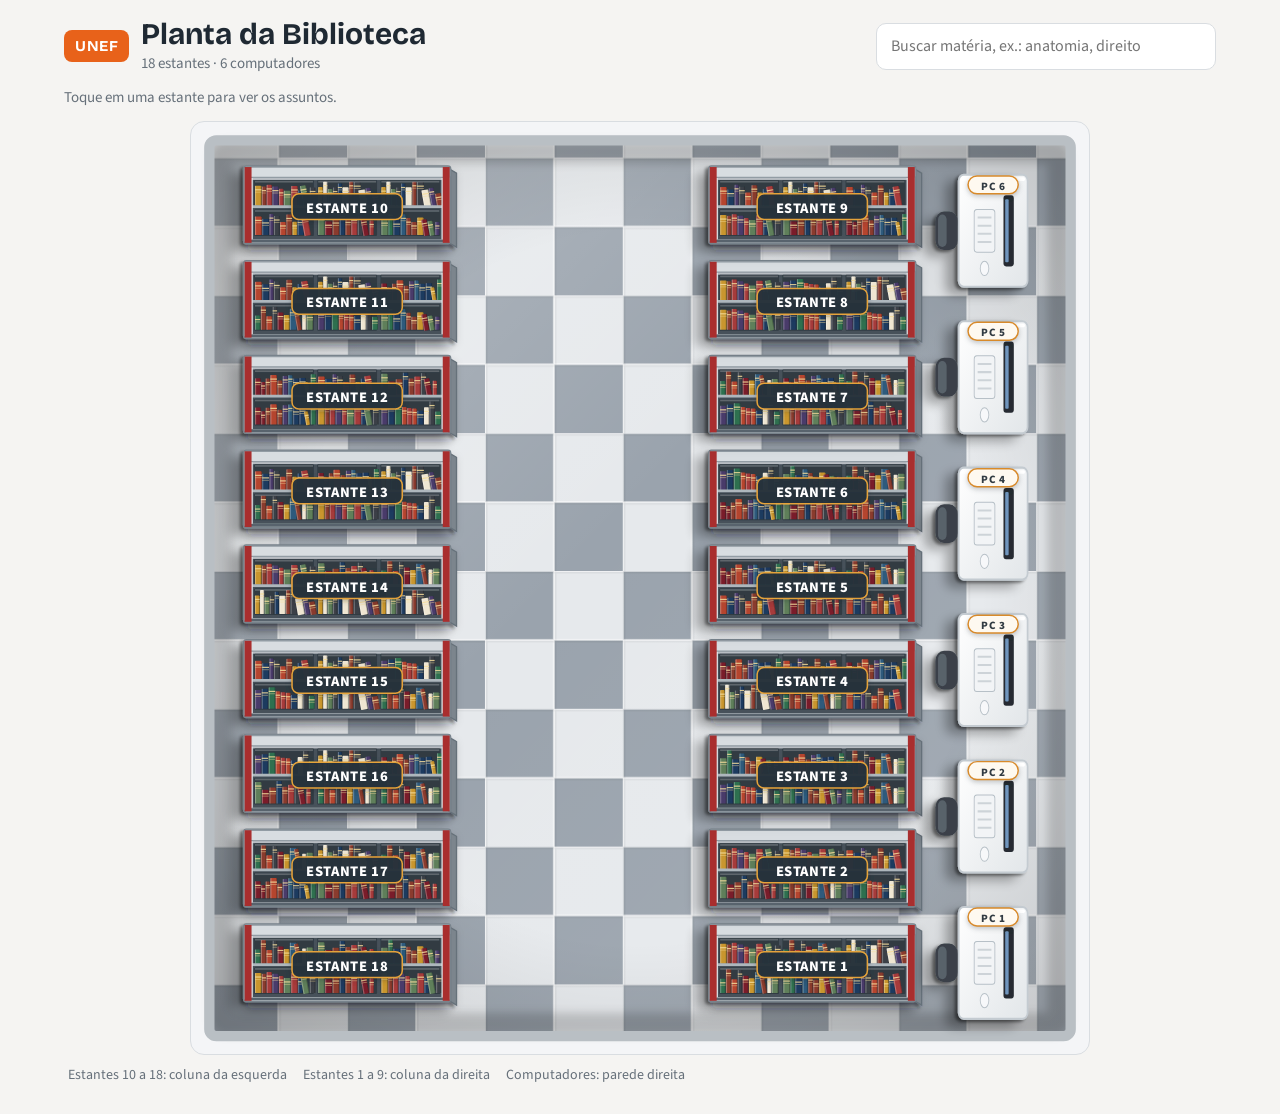
==== public/planta-unef.html @ b3f504da "Atualiza planta interativa da biblioteca UNEF" ====
<!DOCTYPE html>
<html lang="pt-BR" translate="no">
<head>
<meta charset="utf-8">
<meta name="viewport" content="width=device-width, initial-scale=1, viewport-fit=cover">
<meta name="google" content="notranslate">
<title>Planta da Biblioteca · UNEF</title>
<link href="https://fonts.googleapis.com/css2?family=Bricolage+Grotesque:wght@600;700&family=Source+Sans+3:wght@400;600&display=swap" rel="stylesheet">
<style>
:root{--bg:#f5f4f2;--ink:#1f2933;--mute:#66707a;--panel:#fff;--line:#d9dde1;--ac:#E8621A;--red:#b71c1c;--blue:#1f7ae0;--wood:#8a5a3b;--wood2:#b98a5c;
box-sizing:border-box;padding-top:env(safe-area-inset-top,0px);padding-bottom:env(safe-area-inset-bottom,0px)}
@media (prefers-color-scheme:dark){:root:not([data-theme="light"]){--bg:#151a1f;--ink:#e8edf2;--mute:#9aa7b4;--panel:#1f262d;--line:#323d49}}
:root[data-theme="dark"]{--bg:#151a1f;--ink:#e8edf2;--mute:#9aa7b4;--panel:#1f262d;--line:#323d49}
html{scroll-padding-top:env(safe-area-inset-top,0px)}
*{box-sizing:border-box}
body{margin:0;background:var(--bg);color:var(--ink);font:16px/1.45 "Source Sans 3",system-ui,sans-serif}
main{max-width:1180px;margin:0 auto;padding:18px 14px 28px}
header{display:flex;align-items:center;gap:12px;flex-wrap:wrap;justify-content:space-between;margin-bottom:12px}
.brand{display:flex;align-items:center;gap:12px}
.logo{background:var(--ac);color:#fff;font:700 15px "Bricolage Grotesque",system-ui,sans-serif;padding:7px 11px;border-radius:8px;letter-spacing:.04em}
h1{font:700 clamp(22px,4.5vw,30px)/1.1 "Bricolage Grotesque",system-ui,sans-serif;margin:0}
.sub{color:var(--mute);margin:2px 0 0;font-size:15px}
.tools{display:flex;gap:8px;align-items:center;flex-wrap:wrap;flex:1 1 300px;justify-content:flex-end}
.search{flex:1 1 220px;max-width:340px;padding:11px 14px;border:1.5px solid var(--line);border-radius:10px;background:var(--panel);color:var(--ink);font:inherit}
.search:focus,.in:focus{outline:3px solid var(--ac);outline-offset:1px}
.b{border:1.5px solid var(--line);background:var(--panel);color:var(--ink);border-radius:9px;padding:8px 12px;font:600 14px "Source Sans 3",system-ui,sans-serif;cursor:pointer}
.b:hover{border-color:var(--red)}.b.on{background:var(--red);border-color:var(--red);color:#fff}.b.dg:hover{background:#fdecea}
.info{min-height:24px;margin:2px 0 10px;color:var(--mute);font-size:15px}
.ed{display:none;background:var(--panel);border:1px solid var(--line);border-radius:12px;padding:12px;margin-bottom:10px}
.editing .ed{display:block}
.ed h3{margin:0 0 8px;font:700 15px "Bricolage Grotesque",sans-serif}
.pal,.props{display:flex;gap:7px;flex-wrap:wrap;align-items:center}
.props{margin-top:10px;padding-top:10px;border-top:1px solid var(--line)}
.props label{font-size:13px;color:var(--mute);display:flex;align-items:center;gap:4px}
.in{width:76px;padding:6px 8px;border:1.5px solid var(--line);border-radius:8px;background:var(--bg);color:var(--ink);font:inherit}
.in.t{width:150px}
.mapwrap{max-width:900px;margin:0 auto;background:#f4f5f7;border:1px solid var(--line);border-radius:14px;padding:8px;overflow-x:auto}
svg{display:block;width:100%;min-width:760px;height:auto}
.editing svg{touch-action:none}
.it{cursor:default}.shelf{cursor:pointer}
.editing .it{cursor:move}
.hd{fill:#fff;stroke:var(--blue);stroke-width:3;cursor:nwse-resize}
.sl{fill:none;stroke:var(--blue);stroke-width:3;stroke-dasharray:9 6}
.obj{transition:transform .2s,opacity .2s;transform-box:fill-box;transform-origin:center}
.shelf:hover .obj,.shelf:focus-visible .obj{transform:translateY(-4px) scale(1.04)}
.editing .shelf:hover .obj{transform:none}
.shelf:focus{outline:none}
.lb{fill:#27323b;fill-opacity:.97;stroke:#e5a33a;stroke-width:1.8;rx:8px;filter:drop-shadow(0 2px 3px rgba(20,28,35,.28))}
.shelf:hover .lb,.shelf:focus-visible .lb{fill:#35434e;stroke:#ffc45b;stroke-width:2.8;filter:drop-shadow(0 3px 5px rgba(20,28,35,.38))}
.pn{fill:#fff;font-family:"Source Sans 3",system-ui,sans-serif;font-size:17px;font-weight:800;letter-spacing:.7px;text-anchor:middle;pointer-events:none}
.ring{fill:none;stroke:transparent;stroke-width:5}
.shelf.hit .ring{stroke:#f5a623}.shelf.hit .lb{fill:#6b4a19;stroke:#ffd36b;stroke-width:3}
.shelf.hit .pn{fill:#fff8df}
.shelf.dim .obj{opacity:.3}
.tg{fill:#fffaf1;fill-opacity:.98;stroke:#d88a2b;stroke-width:1.7;filter:drop-shadow(0 2px 3px rgba(20,28,35,.25))}
.tgt{fill:#303a42;font-family:"Source Sans 3",system-ui,sans-serif;font-weight:800;letter-spacing:.5px;text-anchor:middle;pointer-events:none}
.legend{display:flex;gap:16px;flex-wrap:wrap;margin:10px 4px 0;color:var(--mute);font-size:14px}
.ov{position:fixed;inset:0;background:rgba(10,16,24,.62);display:none;align-items:center;justify-content:center;padding:14px;z-index:10}
.ov.on{display:flex}
.pnl{background:var(--panel);width:min(760px,100%);max-height:100%;overflow:auto;border-radius:16px;padding:16px;animation:open .28s ease-out;transform-origin:var(--ox,50%) var(--oy,50%)}
@keyframes open{from{transform:scale(.4);opacity:0}to{transform:none;opacity:1}}
@media (prefers-reduced-motion:reduce){.pnl,.obj{animation:none;transition:none}}
.hdr{display:flex;justify-content:space-between;align-items:flex-start;gap:10px}
.hdr h2{font:700 25px "Bricolage Grotesque",sans-serif;margin:0}
.rg{color:var(--mute);margin:2px 0 0;font-size:15px}
.x{border:0;background:var(--bg);color:var(--ink);width:40px;height:40px;border-radius:50%;font-size:22px;cursor:pointer;flex:none}
.case{margin-top:12px;border:8px solid var(--wood);border-radius:6px;background:#2b2118}
.row{display:flex;gap:4px;align-items:flex-end;padding:12px 10px 0;border-bottom:10px solid var(--wood2);min-height:206px}
.row+.row{border-top:2px solid #1a130d}
.bk{flex:0 1 74px;min-width:0;height:var(--h);border:0;border-radius:3px 3px 0 0;padding:10px 3px;color:#fff;display:flex;justify-content:center;cursor:pointer;box-shadow:inset -3px 0 0 rgba(0,0,0,.25),inset 2px 0 0 rgba(255,255,255,.12);font:inherit}
.bk b{writing-mode:vertical-rl;font:600 13px/1.15 "Source Sans 3",sans-serif;max-height:calc(var(--h) - 22px);overflow:hidden;text-align:left}
.bk.on{outline:3px solid #ffc933;outline-offset:1px}
.note{color:var(--mute);font-size:14px;margin:10px 2px 0;min-height:22px}
.nav{display:flex;justify-content:space-between;gap:8px;margin-top:10px}
.nv:disabled{opacity:.35;cursor:default}
textarea{width:100%;height:240px;margin-top:10px;font:13px/1.35 ui-monospace,Menlo,monospace;background:var(--bg);color:var(--ink);border:1.5px solid var(--line);border-radius:8px;padding:8px}

.pnl{background:#25292d;color:#fff;border-radius:14px;padding:0;overflow:hidden;display:flex;flex-direction:column;max-height:92vh;width:min(580px,100%);animation:pin .35s cubic-bezier(.2,.8,.2,1)}
@keyframes pin{from{transform:translateY(26px) scale(.96);opacity:0}to{transform:none;opacity:1}}
.ph{display:flex;align-items:center;gap:12px;padding:14px 18px;background:#1c1f22}
.ph h2{font:700 17px "Source Sans 3",system-ui,sans-serif;margin:0;color:#fff}
.rgm{margin-left:auto;font:13px ui-monospace,Menlo,Consolas,monospace;color:#9be36a}
.ph .x{background:#2d3237;color:#fff;width:34px;height:34px;font-size:20px}
.lst{overflow:auto;flex:1}
.r{display:flex;gap:18px;align-items:flex-end;width:100%;text-align:left;background:#2a2e32;border:0;border-bottom:5px solid #c9a574;padding:12px 18px 0;color:#fff;cursor:pointer;font:inherit;transition:background .55s ease,box-shadow .55s ease}
.r:hover,.r:focus-visible{background:#32373c;outline:none}
.r.hl{background:#3a3524;box-shadow:inset 4px 0 0 #f5a623}.r.sel{background:#343a40;box-shadow:inset 4px 0 0 #9be36a}
.cl{flex:none;width:96px!important;min-width:0!important;height:44px!important;overflow:visible}
.bk{transition:transform .7s cubic-bezier(.22,1,.36,1);transition-delay:calc(var(--i)*28ms);will-change:transform}
.r:hover .bk,.r:focus-visible .bk{transform:translateY(-5px)}
.r:hover .tx{transform:translateX(6px)}
.tx{align-self:center;padding-bottom:12px;min-width:0;transition:transform .6s cubic-bezier(.22,1,.36,1)}
.cd{font:12px ui-monospace,Menlo,Consolas,monospace;color:#a5e06e}
.tt{font:600 17px/1.25 "Source Sans 3",system-ui,sans-serif;color:#fff}
.ft{padding:10px 14px 12px;background:#1c1f22}
.ft .note{color:#9aa7b4;margin:0 2px 8px}
.ft .b{background:transparent;color:#fff;border-color:#3d4348}
.ft .b:hover{border-color:#9be36a}
.obj{transition:transform .28s cubic-bezier(.2,.8,.2,1),filter .28s}
.shelf:hover .obj,.shelf:focus-visible .obj{transform:translateY(-6px) scale(1.035);filter:brightness(1.06) saturate(1.12)}
.t-pc{cursor:default}.t-pc:hover .obj{transform:translateY(-4px) scale(1.04);filter:brightness(1.04)}
.editing .obj{transform:none!important;filter:none!important}
#tip{position:fixed;pointer-events:none;opacity:0;transition:opacity .15s;background:#1c1f22;color:#fff;padding:7px 11px;border-radius:9px;font-size:13px;z-index:20;display:flex;flex-direction:column;box-shadow:0 6px 18px rgba(0,0,0,.3)}
#tip span{color:#9be36a;font:12px ui-monospace,Menlo,monospace}
</style>
</head>
<body>
<main>
<header><div class="brand"><span class="logo">UNEF</span><div><h1>Planta da Biblioteca</h1><p class="sub">18 estantes · 6 computadores</p></div></div>
<div class="tools"><input class="search" id="q" type="search" placeholder="Buscar matéria, ex.: anatomia, direito" aria-label="Buscar matéria"><button class="b" id="eb" type="button">✏️ Editar planta</button></div></header>
<div class="ed" id="ed">
<h3>Ajustar posições</h3>
<div class="props" id="pr"><span id="sn" style="font-weight:600">Nada selecionado</span>
<label>X<input class="in" id="fx" type="number" step="10"></label><label>Y<input class="in" id="fy" type="number" step="10"></label>
<label>Largura<input class="in" id="fw" type="number" step="10" min="20"></label><label>Altura<input class="in" id="fh" type="number" step="10" min="10"></label>

<button class="b" id="rl">⟲ 90°</button><button class="b" id="rr">⟳ 90°</button></div>
<div class="props"><label><input type="checkbox" id="sp" checked> Alinhar à grade</label><button class="b" id="sv">Salvar neste navegador</button><button class="b" id="ex">Exportar / importar</button><button class="b dg" id="rs">Restaurar original</button><span id="st" style="color:var(--mute);font-size:14px"></span></div>
</div>
<div class="info" id="info">Toque em uma estante para ver os assuntos.</div>
<div class="mapwrap"><svg id="map" viewBox="628 -32 1024 1064" role="group" aria-label="Planta da biblioteca"></svg></div>
<div class="legend"><span>Estantes 10 a 18: coluna da esquerda</span><span>Estantes 1 a 9: coluna da direita</span><span>Computadores: parede direita</span></div>
</main>
<div class="ov" id="ov" role="dialog" aria-modal="true" aria-labelledby="pt"><div class="pnl"><div class="ph"><h2 id="pt"></h2><span class="rgm" id="rg"></span><button class="x" id="cl" aria-label="Fechar">×</button></div><div class="lst" id="case"></div><div class="ft"><p class="note" id="nt"></p><div class="nav"><button class="b nv" id="pv"></button><button class="b nv" id="nx"></button></div></div></div></div>
<div id="tip"></div>
<div class="ov" id="ov2" role="dialog" aria-modal="true"><div class="pnl"><div class="hdr"><h2>Exportar / importar layout</h2><button class="x" id="c2" aria-label="Fechar">×</button></div>
<p class="rg">Copie este texto para guardar o layout. Para importar, cole um layout aqui e toque em Aplicar.</p><textarea id="js" spellcheck="false"></textarea>
<div class="nav"><button class="b" id="cp">Copiar</button><button class="b on" id="ap">Aplicar</button></div></div></div>
<script>
const ADMIN=false; // mude para false para esconder o modo de edição no site dos alunos
const D={
1:['003.5 – 007','Atlas|Anatomia|Metodologia Científica|Comunicação|Informática|AutoCAD|Software'],
2:['025.52 – 302.2','Jornalismo|Filosofia|Psicologia|Ética|Sociologia|Comunicação'],
3:['302.2 – 332.632','Comunicação|Sociologia|Política|Economia'],
4:['332.632 – 347.8','Economia|Turismo|Introdução ao Direito|Filosofia do Direito|Metodologia para o Direito|Direito Constitucional|Direito Administrativo|Direito Ambiental'],
5:['341.378 – 361.309','Direito Tributário|Direito Civil|Direito Penal|Direito do Trabalho|Arbitragem|Educação|Serviço Social'],
6:['361.4 – 501','Serviço Social|Saúde|Biossegurança|Gestão Ambiental|Educação|Teologia|Libras|Língua Portuguesa|Línguas Estrangeiras'],
7:['510 – 543','Matemática|Cálculo|Geometria|Estatística|Topografia|Física|Química'],
8:['543 – 613.23','Química|Biologia|Genética|Microbiologia|Histologia|Bioquímica|Biofísica|Nutrição|Embriologia|Enfermagem|Anatomia|Desenho para Engenharia'],
9:['613.7 – 615.82','Saúde Coletiva|Saúde Pública|Epidemiologia|Farmácia|Fisioterapia'],
10:['Trabalhos de Conclusão de Curso','Trabalhos de Conclusão de Curso'],
11:['615.14 – 616.07','Farmácia Clínica|Plantas Medicinais|Prática Farmacêutica|Cálculo em Farmácia|Fisioterapia|Toxicologia|Exercícios Aquáticos|Virologia|Patologia'],
12:['616.075 – 616.98','Exame Clínico|Exame Laboratorial|Radiologia|Citopatologia|Imunologia|Mamografia|Hematologia|Urologia|Avaliação Muscoesquelética|Técnica Laboratorial|Gestalt|Parasitologia'],
13:['616.98 – 617.634','Parasitologia|Cirurgia Bucomaxilofacial|Patologia Bucal|Odontologia|Odontologia Restauradora|Saúde Bucal|Radiologia Odontológica|Periodontia Clínica|Endodontia'],
14:['617.634 – 620.8','Canais Radiculares|Cariologia|Prótese Dentária|Implantodontia|Materiais Dentários|Citopatologia|Introdução à Engenharia|Resistência dos Materiais|Estática|Mecânica Vetorial|Engenharia dos Materiais|Ergonomia|Eletrotécnica|Eletricidade para Engenharia|Acústica'],
15:['621.3 – 658.151','Engenharia|Bioquímica de Alimentos|Administração|Contabilidade'],
16:['658.152 – 658.562','Administração Financeira|Administração RH|Administração Estratégica|Administração de Produção|Tecnologia da Informação'],
17:['658 – 720.281','Administração de Materiais|Marketing|Engenharia Química|Tecnologia de Alimentos|Técnicas de Construção|Instalações|Arte|Arquitetura'],
18:['720.284 – 981','Arquitetura|Fotografia|Redação|História|Geografia']};
for(const k in D)D[k]={r:D[k][0],s:D[k][1].split('|')};
const $=s=>document.querySelector(s),norm=s=>s.normalize('NFD').replace(/[\u0300-\u036f]/g,'').toLowerCase(),esc=s=>String(s).replace(/[&<>"]/g,c=>({'&':'&amp;','<':'&lt;','>':'&gt;','"':'&quot;'}[c]));
const RM={x:640,y:-20,w:1000,h:1040}; // sala ampliada: mais espaço à esquerda, embaixo e em cima
const BK=['#b71c1c','#e53935','#8e1b1b','#9aa3ab','#6b747c','#cfd5da','#3a4048','#f1f3f4','#d32f2f','#575f66'];
const SP=['#7b2d2d','#2d5a7b','#4a6b2f','#6b4a7b','#8a5a1f','#2d6b66','#7b3d5a','#3d4a7b'];
const rng=s=>()=>{s|=0;s=s+0x6D2B79F5|0;let t=Math.imul(s^s>>>15,1|s);t=t+Math.imul(t^t>>>7,61|t)^t;return((t^t>>>14)>>>0)/4294967296};
// Moldes disponíveis (w/h = tamanho inicial)
const T={shelf:{n:'Estante'},pc:{n:'Computador'}};
// Posições originais da UNEF, deslocadas para a direita: a sala agora é paisagem (1600×1000) com espaço livre à esquerda
const BASE=[{"id":"i1","t":"shelf","n":1,"x":1220,"y":890,"w":240,"h":90,"r":0},{"id":"i2","t":"shelf","n":2,"x":1220,"y":780,"w":240,"h":90,"r":0},{"id":"i3","t":"shelf","n":3,"x":1220,"y":670,"w":240,"h":90,"r":0},{"id":"i4","t":"shelf","n":4,"x":1220,"y":560,"w":240,"h":90,"r":0},{"id":"i5","t":"shelf","n":5,"x":1220,"y":450,"w":240,"h":90,"r":0},{"id":"i6","t":"shelf","n":6,"x":1220,"y":340,"w":240,"h":90,"r":0},{"id":"i7","t":"shelf","n":7,"x":1220,"y":230,"w":240,"h":90,"r":0},{"id":"i8","t":"shelf","n":8,"x":1220,"y":120,"w":240,"h":90,"r":0},{"id":"i9","t":"shelf","n":9,"x":1220,"y":10,"w":240,"h":90,"r":0},{"id":"i10","t":"shelf","n":10,"x":680,"y":10,"w":240,"h":90,"r":0},{"id":"i11","t":"shelf","n":11,"x":680,"y":120,"w":240,"h":90,"r":0},{"id":"i12","t":"shelf","n":12,"x":680,"y":230,"w":240,"h":90,"r":0},{"id":"i13","t":"shelf","n":13,"x":680,"y":340,"w":240,"h":90,"r":0},{"id":"i14","t":"shelf","n":14,"x":680,"y":450,"w":240,"h":90,"r":0},{"id":"i15","t":"shelf","n":15,"x":680,"y":560,"w":240,"h":90,"r":0},{"id":"i16","t":"shelf","n":16,"x":680,"y":670,"w":240,"h":90,"r":0},{"id":"i17","t":"shelf","n":17,"x":680,"y":780,"w":240,"h":90,"r":0},{"id":"i18","t":"shelf","n":18,"x":680,"y":890,"w":240,"h":90,"r":0},{"id":"i19","t":"pc","n":1,"x":1510,"y":870,"w":80,"h":130,"r":0},{"id":"i20","t":"pc","n":2,"x":1510,"y":700,"w":80,"h":130,"r":0},{"id":"i21","t":"pc","n":3,"x":1510,"y":530,"w":80,"h":130,"r":0},{"id":"i22","t":"pc","n":4,"x":1510,"y":360,"w":80,"h":130,"r":0},{"id":"i23","t":"pc","n":5,"x":1510,"y":190,"w":80,"h":130,"r":0},{"id":"i24","t":"pc","n":6,"x":1510,"y":20,"w":80,"h":130,"r":0}];
const base=()=>JSON.parse(JSON.stringify(BASE));
const tag=(t,x,y,fs,rot)=>{const w=t.length*fs*.62+26;return `<g transform="rotate(${-(rot||0)} ${x} ${y})"><rect class="tg" x="${x-w/2}" y="${y-fs*.9}" width="${w}" height="${fs*1.6}" rx="${fs*.8}"/><text class="tgt" x="${x}" y="${y+fs*.35}" font-size="${fs}">${esc(t)}</text></g>`};
function dShelf(it){
 const {n,w,h}=it,r=rng(n*131+7),ex=Math.min(9,w*.055),lip=Math.min(13,h*.15),rows=h>=64?2:1;
 const innerW=w-2*ex-8,innerH=h-lip-9,bw=innerW/3,rh=innerH/rows;
 // Estante vista de cima: profundidade discreta, nichos abertos e lombadas aparentes.
 let o=`<g class="obj">
 <rect x="5" y="7" width="${w}" height="${h}" rx="3" fill="#26313a" fill-opacity=".20" filter="url(#bl)"/>
 <path d="M 0 4 L ${w} 4 L ${w+7} 8 L 7 8 Z" fill="#fff" fill-opacity=".55"/>
 <path d="M ${w} 4 L ${w+7} 8 L ${w+7} ${h+4} L ${w} ${h} Z" fill="#7b858d" stroke="#66717a" stroke-width="1.5"/>
 <rect x="0" y="0" width="${w}" height="${h}" rx="3" fill="#c5ccd1" stroke="#78838c" stroke-width="2"/>
 <rect x="${ex}" y="${lip}" width="${w-2*ex}" height="${h-lip-5}" rx="1" fill="#46515a"/>
 <rect x="${ex}" y="${lip}" width="${w-2*ex}" height="3" fill="#e8ecef" fill-opacity=".7"/>`;
 for(let b=0;b<3;b++)for(let k=0;k<rows;k++){
  const bx=ex+3+b*(bw+2),ry=lip+3+k*rh,cellH=rh-3;
  o+=`<g transform="translate(${bx} ${ry})">
   <rect width="${bw-2}" height="${cellH}" rx="1" fill="#303b43"/>
   <use href="#br${r()*8|0}" y="${Math.max(0,cellH-34)}"/>
   <rect x="1" y="1" width="${bw-4}" height="2" fill="#fff" fill-opacity=".22"/>
  </g>`;
 }
 o+=`<path d="M ${ex} ${lip+innerH/rows} H ${w-ex}" stroke="#aeb7bd" stroke-width="3"/>
 <path d="M ${ex} ${lip} V ${h-5} M ${w-ex} ${lip} V ${h-5}" stroke="#dce1e5" stroke-width="3"/>
 <rect x="1" y="1" width="${w-2}" height="${lip-1}" rx="2" fill="#d8dde1" stroke="#929ca4" stroke-width="1.5"/>
 <path d="M 2 ${h-3} H ${w-2}" stroke="#59646d" stroke-width="3"/>
 <rect x="1" y="1" width="${ex-1}" height="${h-2}" fill="#a92d2d"/>
 <rect x="${w-ex}" y="1" width="${ex-1}" height="${h-2}" fill="#a92d2d"/>
 <rect class="lb" x="${w/2-64}" y="${h/2-13}" width="128" height="30" rx="2"/>
 <text class="pn" transform="rotate(${-(it.r||0)} ${w/2} ${h/2+2})" x="${w/2}" y="${h/2+9}" font-size="20">ESTANTE ${n}</text>
 <rect class="ring" x="-3" y="-3" width="${w+13}" height="${h+13}" rx="4"/></g>`;
 return o;
}
function dPc(it){const sx=it.w/80,sy=it.h/110,n=it.n;return `<g class="obj"><g transform="scale(${sx} ${sy})"><rect x="-27" y="36" width="26" height="38" rx="10" fill="#3a4048"/><rect x="-24" y="39" width="10" height="32" rx="5" fill="#59626b"/><rect width="80" height="110" rx="6" fill="url(#gdk)" stroke="#c4cbd1" stroke-width="2"/><rect x="3" y="2.5" width="74" height="3.5" rx="1.7" fill="#fff"/><rect x="52" y="20" width="12" height="70" rx="3" fill="#252a30"/><rect x="54" y="24" width="4" height="62" rx="1" fill="#6f95bd"/><rect x="18" y="34" width="24" height="42" rx="3" fill="#f2f4f6" stroke="#b7c0c7"/><path d="M22 42h16M22 50h16M22 58h16M22 66h16" stroke="#cdd3d8" stroke-width="2"/><ellipse cx="30" cy="92" rx="5" ry="7" fill="#f7f8fa" stroke="#b7c0c7"/></g>${tag('PC '+n,it.w/2,it.h*.1,13,it.r)}</g>`}
const DR={shelf:dShelf,pc:dPc};
let items=[],sel=null,edit=false,seq=0,term='',cur=0;
const KEY='unef-planta-v4',svg=$('#map');
const tr=it=>`translate(${it.x} ${it.y}) rotate(${it.r||0} ${it.w/2} ${it.h/2})`;
const OV={};
function itemSVG(it){const d=DR[it.t](it),isS=it.t==='shelf',on=edit&&sel===it.id,k=((it.r||0)/90%4+4)%4,ov=OV[it.t]!=null?`<rect width="${it.w}" height="${it.h}" rx="${OV[it.t]}" fill="url(#gsh)" pointer-events="none"/>`:'';
 let s=`<g class="it${isS?' shelf':''} t-${it.t}" data-id="${it.id}"${isS?` data-n="${it.n}" tabindex="0" role="button" aria-label="Estante ${it.n}: ${esc(D[it.n].r)}"`:''} transform="${tr(it)}">${isS?'':`<title>${T[it.t].n+' '+it.n}</title>`}<rect width="${it.w}" height="${it.h}" fill="transparent"/><g filter="url(#sd${k})">${d}${ov}</g>`;
 if(on)s+=`<rect class="sl" x="-4" y="-4" width="${it.w+8}" height="${it.h+8}"/><rect class="hd" data-h="1" x="${it.w-8}" y="${it.h-8}" width="24" height="24" rx="5"/>`;
 return s+'</g>'}
const PL=['#7a1f2b','#1f3a5f','#2f6f4f','#c9962d','#efe6d2','#2d5a7b','#8a3b2d','#4a3b6b','#3b3f46','#b5442f','#5f7f5a','#a63a3a'];
const rowDefs=Array.from({length:8},(_,k)=>{const r=rng(k*977+13);let x=1,o='';while(x<66){const w=4.6+r()*3.6,h=15+r()*13,c=PL[r()*PL.length|0],tilt=x>50&&r()>.6,X=x.toFixed(1),Y=(30-h).toFixed(1);
 o+=`<g${tilt?` transform="rotate(-10 ${x+w} 30)"`:''}><rect x="${X}" y="${Y}" width="${w.toFixed(1)}" height="${h.toFixed(1)}" rx="1" fill="${c}"/><rect x="${X}" y="${Y}" width="1.3" height="${h.toFixed(1)}" fill="#fff" fill-opacity=".28"/><rect x="${(x+w-1).toFixed(1)}" y="${Y}" width="1" height="${h.toFixed(1)}" fill="#000" fill-opacity=".22"/><rect x="${X}" y="${(30-h+4).toFixed(1)}" width="${w.toFixed(1)}" height="1.4" fill="#f4dc9a" fill-opacity=".85"/><rect x="${X}" y="${(30-h+7).toFixed(1)}" width="${w.toFixed(1)}" height=".9" fill="#f4dc9a" fill-opacity=".55"/></g>`;x+=w+.5}
 return `<g id="br${k}">${o}</g>`}).join('');
const filt=k=>{const [x,y]=[[-14,8],[8,14],[14,-8],[-8,-14]][k];return `<filter id="sd${k}" x="-40%" y="-40%" width="190%" height="190%"><feGaussianBlur in="SourceAlpha" stdDeviation="7" result="b1"/><feOffset in="b1" dx="${x}" dy="${y}" result="o1"/><feComponentTransfer in="o1" result="s1"><feFuncA type="linear" slope=".32"/></feComponentTransfer><feGaussianBlur in="SourceAlpha" stdDeviation="1.8" result="b2"/><feOffset in="b2" dx="${x*.25}" dy="${y*.3}" result="o2"/><feComponentTransfer in="o2" result="s2"><feFuncA type="linear" slope=".45"/></feComponentTransfer><feMerge><feMergeNode in="s1"/><feMergeNode in="s2"/><feMergeNode in="SourceGraphic"/></feMerge></filter>`};
const defs=`<defs>${rowDefs}${[0,1,2,3].map(filt).join('')}<linearGradient id="gwd" x1="0" y1="0" x2="1" y2="1"><stop offset="0" stop-color="#6f5847"/><stop offset="1" stop-color="#47362b"/></linearGradient><pattern id="ck" width="160" height="160" patternUnits="userSpaceOnUse"><rect width="160" height="160" fill="#e6e9ec"/><rect width="80" height="80" fill="#9aa3ad"/><rect x="80" y="80" width="80" height="80" fill="#9aa3ad"/><path d="M0 0H160M0 80H160M0 0V160M80 0V160" stroke="#fff" stroke-opacity=".75" stroke-width="2"/><path d="M0 2H160M0 82H160M2 0V160M82 0V160" stroke="#000" stroke-opacity=".05" stroke-width="2"/></pattern><linearGradient id="gdk" x1="0" y1="0" x2="1" y2="1"><stop offset="0" stop-color="#ffffff"/><stop offset="1" stop-color="#e2e6e9"/></linearGradient><linearGradient id="shn" x1="0" y1="0" x2="1" y2="1"><stop offset="0" stop-color="#fff" stop-opacity=".28"/><stop offset=".45" stop-color="#fff" stop-opacity="0"/><stop offset="1" stop-color="#fff" stop-opacity=".12"/></linearGradient><linearGradient id="gsh" x1="0" y1="0" x2="0" y2="1"><stop offset="0" stop-color="#fff" stop-opacity=".4"/><stop offset=".45" stop-color="#fff" stop-opacity="0"/><stop offset="1" stop-color="#000" stop-opacity=".2"/></linearGradient><linearGradient id="gtop" x1="0" y1="0" x2="0" y2="1"><stop offset="0" stop-color="#f0f2f4"/><stop offset="1" stop-color="#b8c0c7"/></linearGradient><linearGradient id="glip" x1="0" y1="0" x2="0" y2="1"><stop offset="0" stop-color="#e84a4a"/><stop offset="1" stop-color="#a31515"/></linearGradient><linearGradient id="gbody" x1="0" y1="0" x2="0" y2="1"><stop offset="0" stop-color="#e3e7ea"/><stop offset="1" stop-color="#b3bbc2"/></linearGradient><linearGradient id="gcap" x1="0" y1="0" x2="1" y2="0"><stop offset="0" stop-color="#d63a3a"/><stop offset="1" stop-color="#8e1b1b"/></linearGradient><linearGradient id="gin" x1="0" y1="0" x2="0" y2="1"><stop offset="0" stop-color="#000" stop-opacity=".55"/><stop offset="1" stop-color="#000" stop-opacity="0"/></linearGradient><radialGradient id="vg" cx=".5" cy=".5" r=".72"><stop offset=".55" stop-color="#000" stop-opacity="0"/><stop offset="1" stop-color="#000" stop-opacity=".17"/></radialGradient><filter id="bl" x="-20%" y="-20%" width="140%" height="140%"><feGaussianBlur stdDeviation="5"/></filter><filter id="sh" x="-15%" y="-15%" width="130%" height="140%"><feDropShadow dx="-6" dy="5" stdDeviation="4" flood-opacity=".25"/></filter><pattern id="gr" width="64" height="64" patternUnits="userSpaceOnUse"><rect width="64" height="64" fill="#e3e6e5"/><g fill="#000" fill-opacity=".09"><circle cx="8" cy="12" r="1.6"/><circle cx="40" cy="6" r="1.2"/><circle cx="22" cy="38" r="1.8"/><circle cx="54" cy="30" r="1.4"/><circle cx="12" cy="56" r="1.2"/><circle cx="46" cy="54" r="1.7"/></g><g fill="#fff" fill-opacity=".7"><circle cx="30" cy="20" r="1.8"/><circle cx="58" cy="10" r="1.3"/><circle cx="4" cy="34" r="1.5"/><circle cx="36" cy="48" r="1.6"/></g></pattern></defs><rect x="${RM.x}" y="${RM.y}" width="${RM.w}" height="${RM.h}" rx="8" fill="url(#ck)"/><rect x="${RM.x}" y="${RM.y}" width="${RM.w}" height="${RM.h}" rx="8" fill="url(#shn)"/><rect x="${RM.x}" y="${RM.y}" width="${RM.w}" height="${RM.h}" rx="8" fill="url(#vg)"/><rect x="${RM.x+14}" y="${RM.y+14}" width="${RM.w-28}" height="${RM.h-28}" rx="6" fill="none" stroke="#000" stroke-opacity=".16" stroke-width="26" filter="url(#bl)"/><rect x="${RM.x}" y="${RM.y}" width="${RM.w}" height="${RM.h}" rx="8" fill="none" stroke="#b9bfc4" stroke-width="12"/>`;
function paint(){svg.innerHTML=defs+items.map(itemSVG).join('');mark()}
function one(it){const g=svg.querySelector(`[data-id="${it.id}"]`);if(g)g.outerHTML=itemSVG(it);mark()}
const hit=n=>term&&(norm(D[n].r).includes(term)||D[n].s.some(t=>norm(t).includes(term)));
function mark(){document.querySelectorAll('.shelf').forEach(g=>{const n=+g.dataset.n,m=hit(n);g.classList.toggle('hit',!!m);g.classList.toggle('dim',!!term&&!m)})}
// Estante aberta
const PAL=['#1f3a5f','#2f6f4f','#c2542d','#e8b83a','#efe9dc','#a63a3a','#2d5a7b','#6b4a7b','#4a8b6a','#d9a22e','#8c2f39','#3b4a6b'];
function cluster(seed){const r=rng(seed);let x=3,o='';const c=6+(r()*3|0);for(let i=0;i<c;i++){const w=7+(r()*4|0),h=18+(r()*22|0),col=PAL[r()*PAL.length|0],tilt=i===c-1&&r()>.5;
 o+=`<g class="bk" style="--i:${i}"><g${tilt?` transform="rotate(-13 ${x+w} 43)"`:''}><rect x="${x}" y="${43-h}" width="${w}" height="${h}" rx="1.5" fill="${col}"/><rect x="${x}" y="${43-h}" width="1.8" height="${h}" fill="#fff" fill-opacity=".22"/><rect x="${x}" y="${43-h+6}" width="${w}" height="1.6" fill="#fff" fill-opacity=".6"/><rect x="${x}" y="${43-h+10}" width="${w}" height="1.1" fill="#fff" fill-opacity=".35"/></g></g>`;x+=w+1}
 return `<svg class="cl" viewBox="0 0 100 44" width="96" height="44" aria-hidden="true">${o}</svg>`}
const VB0=[628,-32,1024,1064];let vb=VB0.slice(),af=0;
const setVB=v=>{vb=v;svg.setAttribute('viewBox',v.map(x=>+x.toFixed(2)).join(' '))};
function zvb(n){const it=items.find(i=>i.t==='shelf'&&i.n===n);if(!it)return VB0.slice();const W=640,H=W*VB0[3]/VB0[2];return[it.x+it.w/2-W/2,it.y+it.h/2-H/2,W,H]}
function anim(to,ms,cb,delay=0){cancelAnimationFrame(af);const from=vb.slice();if(matchMedia('(prefers-reduced-motion:reduce)').matches){setVB(to);cb&&cb();return}
 const t0=performance.now()+delay,ease=x=>x<.5?16*x*x*x*x*x:1-Math.pow(-2*x+2,5)/2,step=q=>{if(q<t0){af=requestAnimationFrame(step);return}const k=Math.min(1,(q-t0)/ms),e=ease(k);setVB(from.map((v,i)=>v+(to[i]-v)*e));if(k<1)af=requestAnimationFrame(step);else cb&&cb()};af=requestAnimationFrame(step)}
function zoomOpen(n){if(edit)return;$('#tip').style.opacity=0;anim(zvb(n),900,()=>open(n),90)}
function open(n){cur=n;const d=D[n];setVB(zvb(n));$('#pt').textContent='Estante '+n;$('#rg').textContent=d.r;
 $('#case').innerHTML=d.s.map((s,i)=>`<button class="r${term&&norm(s).includes(term)?' hl':''}">${cluster(n*31+i)}<div class="tx"><div class="cd">Estante ${n} · ${String(i+1).padStart(2,'0')}</div><div class="tt">${esc(s)}</div></div></button>`).join('');
 $('#nt').textContent=d.s.length+' assunto(s) nesta estante';
 $('#pv').textContent=n>1?'← Estante '+(n-1):'';$('#pv').disabled=n<=1;$('#nx').textContent=n<18?'Estante '+(n+1)+' →':'';$('#nx').disabled=n>=18;
 const o=$('#ov');o.classList.remove('on');void o.offsetWidth;o.classList.add('on');$('#cl').focus();try{history.replaceState(null,'','#estante-'+n)}catch(e){}}
$('#case').addEventListener('click',e=>{const b=e.target.closest('.r');if(b){document.querySelectorAll('#case .r').forEach(x=>x.classList.remove('sel'));b.classList.add('sel')}});
function close(){$('#ov').classList.remove('on');try{history.replaceState(null,'',location.pathname+location.search)}catch(e){}anim(VB0.slice(),700,()=>{const g=document.querySelector(`.shelf[data-n="${cur}"]`);g&&g.focus({preventScroll:true})})}
$('#cl').onclick=close;$('#ov').onclick=e=>{if(e.target.id=='ov')close()};$('#pv').onclick=()=>open(cur-1);$('#nx').onclick=()=>open(cur+1);
svg.addEventListener('click',e=>{if(edit)return;const g=e.target.closest('.shelf');g&&zoomOpen(+g.dataset.n)});
svg.addEventListener('mousemove',e=>{const tp=$('#tip'),g=!edit&&e.target.closest('.shelf');if(!g){tp.style.opacity=0;return}const n=+g.dataset.n;tp.innerHTML=`<b>Estante ${n}</b><span>${esc(D[n].r)} · ${D[n].s.length} assuntos</span>`;tp.style.opacity=1;tp.style.left=Math.min(e.clientX+16,innerWidth-250)+'px';tp.style.top=e.clientY+16+'px'});
svg.addEventListener('mouseleave',()=>{$('#tip').style.opacity=0});
svg.addEventListener('keydown',e=>{if(edit)return;const g=e.target.closest('.shelf');if(g&&(e.key=='Enter'||e.key==' ')){e.preventDefault();zoomOpen(+g.dataset.n)}});
$('#q').addEventListener('input',e=>{term=norm(e.target.value.trim());mark();const h=items.filter(i=>i.t==='shelf'&&hit(i.n)).map(i=>i.n).sort((a,b)=>a-b);
 $('#info').textContent=!term?'Toque em uma estante para ver os assuntos.':h.length?`Encontrado na${h.length>1?'s estantes':' estante'} ${h.join(', ')}.`:'Nenhuma matéria encontrada. Tente outra palavra.'});
window.addEventListener('message',e=>{const d=e.data;if(d&&d.type==='UNEF_SELECT_SHELF'){const n=Number(d.shelf);if(D[n])zoomOpen(n)}});
// ---------- Modo de edição ----------
const cur_=()=>items.find(i=>i.id===sel),snap=v=>$('#sp').checked?Math.round(v/10)*10:Math.round(v);
function msg(t){$('#st').textContent=t;clearTimeout(msg.t);msg.t=setTimeout(()=>$('#st').textContent='',3500)}
function save(q){try{localStorage.setItem(KEY,JSON.stringify(items));if(!q)msg('Layout salvo neste navegador.')}catch(e){if(!q)msg('Não foi possível salvar aqui. Use Exportar.')}}
function fields(){const it=cur_();$('#sn').textContent=it?(it.t==='shelf'?'Estante '+it.n:it.t==='pc'?'Computador '+it.n:T[it.t].n):'Nada selecionado';
 for(const [k,f] of [['x','fx'],['y','fy'],['w','fw'],['h','fh']])$('#'+f).value=it?Math.round(it[k]):'';}
function select(id){const o=sel;sel=id;const a=items.find(i=>i.id===o),b=cur_();if(a)one(a);if(b)one(b);fields()}
function toggle(){edit=!edit;document.body.classList.toggle('editing',edit);$('#eb').classList.toggle('on',edit);$('#eb').textContent=edit?'✔ Concluir edição':'✏️ Editar planta';
 if(!edit){const o=sel;sel=null;paint()}else paint();$('#info').textContent=edit?'Arraste para mover, use o quadrado azul do canto para redimensionar. Setas do teclado ajustam a posição.':'Toque em uma estante para ver os assuntos.';fields()}
if(!ADMIN)$('#eb').style.display='none';else $('#eb').onclick=toggle;
let dr=null;const pt=e=>{const p=new DOMPoint(e.clientX,e.clientY).matrixTransform(svg.getScreenCTM().inverse());return p};
svg.addEventListener('pointerdown',e=>{if(!edit)return;const g=e.target.closest('.it');if(!g){select(null);return}
 const it=items.find(i=>i.id===g.dataset.id);e.preventDefault();if(sel!==it.id)select(it.id);const p=pt(e);dr={id:it.id,res:!!e.target.dataset.h,sx:p.x,sy:p.y,x:it.x,y:it.y,w:it.w,h:it.h};svg.setPointerCapture(e.pointerId)});
svg.addEventListener('pointermove',e=>{if(!dr)return;const it=cur_(),p=pt(e),dx=p.x-dr.sx,dy=p.y-dr.sy;
 if(dr.res){const a=(it.r||0)*Math.PI/180,lx=dx*Math.cos(a)+dy*Math.sin(a),ly=-dx*Math.sin(a)+dy*Math.cos(a);it.w=Math.max(20,snap(dr.w+lx));it.h=Math.max(10,snap(dr.h+ly));one(it)}
 else{it.x=Math.max(RM.x,Math.min(RM.x+RM.w-it.w,snap(dr.x+dx)));it.y=Math.max(RM.y,Math.min(RM.y+RM.h-it.h,snap(dr.y+dy)));const g=svg.querySelector(`[data-id="${it.id}"]`);g&&g.setAttribute('transform',tr(it))}fields()});
const end=()=>{if(dr){dr=null;save(1)}};svg.addEventListener('pointerup',end);svg.addEventListener('pointercancel',end);
function upd(k,v){const it=cur_();if(!it)return;it[k]=v;one(it);save(1)}
for(const [f,k] of [['fx','x'],['fy','y'],['fw','w'],['fh','h']])$('#'+f).onchange=e=>{const v=Number(e.target.value);if(Number.isFinite(v))upd(k,k==='w'?Math.max(20,v):k==='h'?Math.max(10,v):v)};
const rot=d=>{const it=cur_();if(it){it.r=((it.r||0)+d+360)%360;one(it);save(1)}};$('#rl').onclick=()=>rot(-90);$('#rr').onclick=()=>rot(90);
document.addEventListener('keydown',e=>{if(e.key=='Escape'){if($('#ov2').classList.contains('on'))return $('#ov2').classList.remove('on');if($('#ov').classList.contains('on'))close();return}
 if(!edit||!sel||/INPUT|TEXTAREA/.test(document.activeElement.tagName))return;const it=cur_(),s=e.shiftKey?1:10,m={ArrowLeft:[-s,0],ArrowRight:[s,0],ArrowUp:[0,-s],ArrowDown:[0,s]}[e.key];
 if(m){e.preventDefault();it.x+=m[0];it.y+=m[1];one(it);fields();save(1)}});
$('#sv').onclick=()=>save();
$('#rs').onclick=()=>{if(!confirm('Voltar ao layout original (apenas estantes e computadores)?'))return;items=base();seq=items.length;sel=null;paint();fields();try{localStorage.removeItem(KEY)}catch(e){}};
$('#ex').onclick=()=>{$('#js').value=JSON.stringify(items);$('#ov2').classList.add('on')};$('#c2').onclick=()=>$('#ov2').classList.remove('on');
$('#cp').onclick=()=>{$('#js').select();try{navigator.clipboard.writeText($('#js').value)}catch(e){try{document.execCommand('copy')}catch(_){}}};
$('#ap').onclick=()=>{try{const a=JSON.parse($('#js').value);if(!Array.isArray(a)||a.some(i=>!DR[i.t]||![i.x,i.y,i.w,i.h].every(Number.isFinite)))throw 0;items=a;seq=Math.max(0,...a.map(i=>+String(i.id).slice(1)||0));sel=null;paint();fields();save(1);$('#ov2').classList.remove('on');msg('Layout aplicado.')}catch(e){alert('Layout inválido. Confira o texto colado.')}};
// Início: carrega layout salvo (se houver) ou o original
items=base();seq=items.length;
try{const a=JSON.parse(localStorage.getItem(KEY));if(Array.isArray(a)&&a.length&&a.every(i=>DR[i.t]&&[i.x,i.y,i.w,i.h].every(Number.isFinite))){items=a;seq=Math.max(0,...a.map(i=>+String(i.id).slice(1)||0))}}catch(e){}
paint();fields();
const hs=location.hash.match(/^#estante-(\d+)$/);if(hs&&D[+hs[1]])zoomOpen(+hs[1]);
</script>
</body>
</html>
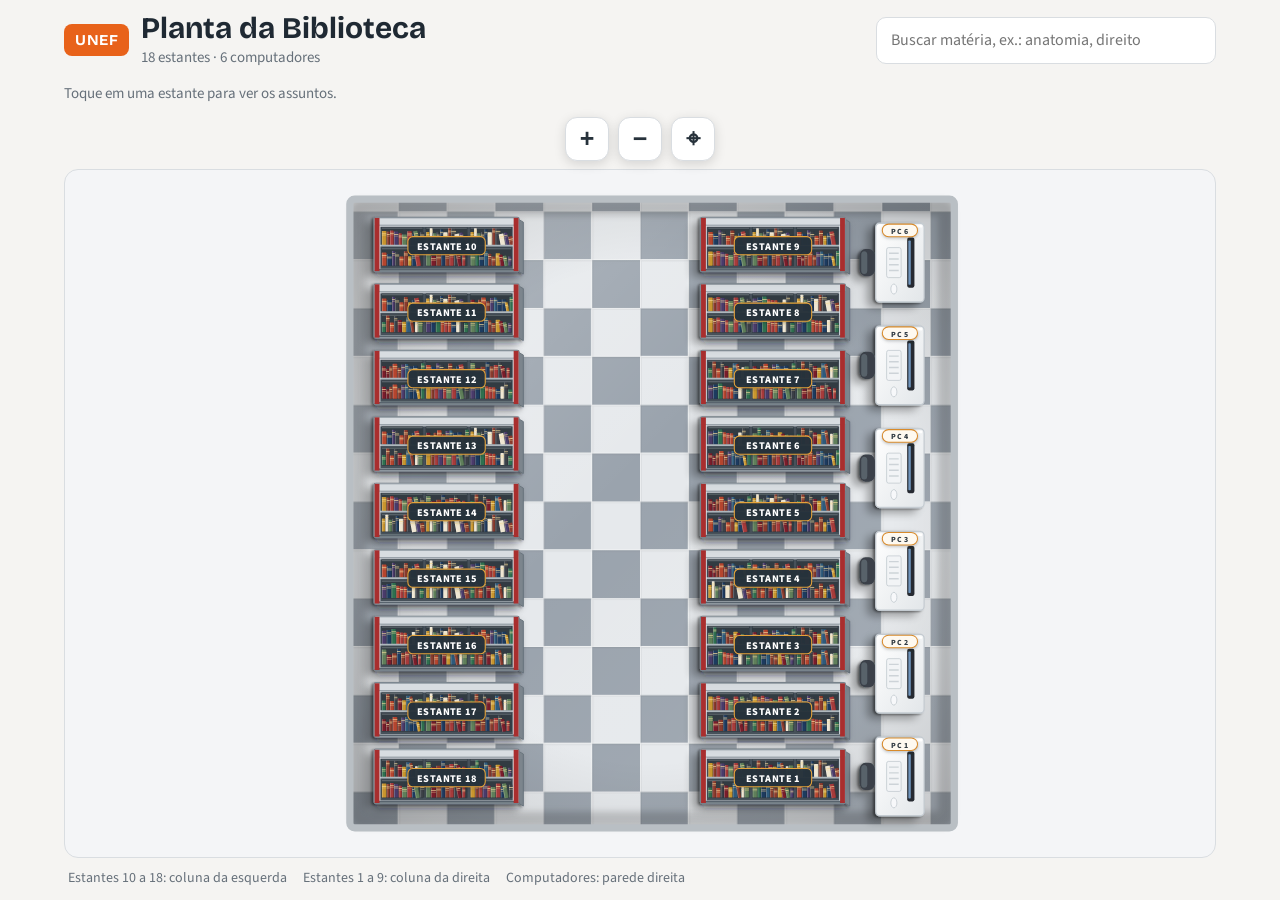
==== commit b60ff635: "Melhora planta interativa e ajusta configuracao Firebase" ====
--- a/public/planta-unef.html
+++ b/public/planta-unef.html
@@ -14,7 +14,7 @@
 html{scroll-padding-top:env(safe-area-inset-top,0px)}
 *{box-sizing:border-box}
 body{margin:0;background:var(--bg);color:var(--ink);font:16px/1.45 "Source Sans 3",system-ui,sans-serif}
-main{max-width:1180px;margin:0 auto;padding:18px 14px 28px}
+main{width:100%;max-width:1180px;height:100vh;height:100dvh;min-height:0;margin:0 auto;padding:12px 14px;display:flex;flex-direction:column;overflow:hidden}
 header{display:flex;align-items:center;gap:12px;flex-wrap:wrap;justify-content:space-between;margin-bottom:12px}
 .brand{display:flex;align-items:center;gap:12px}
 .logo{background:var(--ac);color:#fff;font:700 15px "Bricolage Grotesque",system-ui,sans-serif;padding:7px 11px;border-radius:8px;letter-spacing:.04em}
@@ -34,9 +34,18 @@
 .props label{font-size:13px;color:var(--mute);display:flex;align-items:center;gap:4px}
 .in{width:76px;padding:6px 8px;border:1.5px solid var(--line);border-radius:8px;background:var(--bg);color:var(--ink);font:inherit}
 .in.t{width:150px}
-.mapwrap{max-width:900px;margin:0 auto;background:#f4f5f7;border:1px solid var(--line);border-radius:14px;padding:8px;overflow-x:auto}
-svg{display:block;width:100%;min-width:760px;height:auto}
+.mapwrap{width:100%;max-width:1180px;min-height:0;flex:1 1 0;margin:0 auto;background:#f4f5f7;border:1px solid var(--line);border-radius:14px;padding:8px;overflow:hidden;display:flex;align-items:center;justify-content:center}
+svg{display:block;width:100%;height:100%;min-width:0;min-height:0;flex:1 1 auto;touch-action:none;cursor:grab}
 .editing svg{touch-action:none}
+
+.map-controls{position:sticky;bottom:12px;display:flex;justify-content:flex-end;gap:9px;
+max-width:900px;margin:-58px auto 14px;padding:0 14px;z-index:5;pointer-events:none}
+.map-controls button{pointer-events:auto;width:44px;height:44px;border:1px solid #d9dde1;
+border-radius:12px;background:#fff;color:#27323b;font-size:25px;font-weight:700;
+box-shadow:0 3px 12px #0002;cursor:pointer}
+.map-controls button:active{transform:scale(.94)}
+@media(max-width:600px){.map-controls{bottom:10px}.map-controls button{width:42px;height:42px}}
+
 .it{cursor:default}.shelf{cursor:pointer}
 .editing .it{cursor:move}
 .hd{fill:#fff;stroke:var(--blue);stroke-width:3;cursor:nwse-resize}
@@ -102,7 +111,22 @@
 .editing .obj{transform:none!important;filter:none!important}
 #tip{position:fixed;pointer-events:none;opacity:0;transition:opacity .15s;background:#1c1f22;color:#fff;padding:7px 11px;border-radius:9px;font-size:13px;z-index:20;display:flex;flex-direction:column;box-shadow:0 6px 18px rgba(0,0,0,.3)}
 #tip span{color:#9be36a;font:12px ui-monospace,Menlo,monospace}
-</style>
+
+/* POSICAO DOS CONTROLES V2 */
+.map-controls{
+ position:static;
+ display:flex;
+ justify-content:flex-end;
+ gap:9px;
+ max-width:900px;
+ margin:0 auto 8px;
+ padding:0 8px;
+ pointer-events:auto;
+}
+
+/* ENQUADRAMENTO RESPONSIVO V3 */
+header,.info,.map-controls,.legend{flex-shrink:0}
+@media(max-width:600px){main{padding:8px 8px 10px}.mapwrap{padding:4px;min-height:0}}\n</style>
 </head>
 <body>
 <main>
@@ -118,7 +142,14 @@
 <div class="props"><label><input type="checkbox" id="sp" checked> Alinhar à grade</label><button class="b" id="sv">Salvar neste navegador</button><button class="b" id="ex">Exportar / importar</button><button class="b dg" id="rs">Restaurar original</button><span id="st" style="color:var(--mute);font-size:14px"></span></div>
 </div>
 <div class="info" id="info">Toque em uma estante para ver os assuntos.</div>
+<div class="map-controls" id="mapControls" aria-label="Controles de zoom">
+<button type="button" id="zoomIn" aria-label="Aumentar zoom">+</button>
+<button type="button" id="zoomOut" aria-label="Diminuir zoom">−</button>
+<button type="button" id="mapReset" aria-label="Centralizar planta">⌖</button>
+</div>
+
 <div class="mapwrap"><svg id="map" viewBox="628 -32 1024 1064" role="group" aria-label="Planta da biblioteca"></svg></div>
+
 <div class="legend"><span>Estantes 10 a 18: coluna da esquerda</span><span>Estantes 1 a 9: coluna da direita</span><span>Computadores: parede direita</span></div>
 </main>
 <div class="ov" id="ov" role="dialog" aria-modal="true" aria-labelledby="pt"><div class="pnl"><div class="ph"><h2 id="pt"></h2><span class="rgm" id="rg"></span><button class="x" id="cl" aria-label="Fechar">×</button></div><div class="lst" id="case"></div><div class="ft"><p class="note" id="nt"></p><div class="nav"><button class="b nv" id="pv"></button><button class="b nv" id="nx"></button></div></div></div></div>
@@ -214,11 +245,40 @@
 function cluster(seed){const r=rng(seed);let x=3,o='';const c=6+(r()*3|0);for(let i=0;i<c;i++){const w=7+(r()*4|0),h=18+(r()*22|0),col=PAL[r()*PAL.length|0],tilt=i===c-1&&r()>.5;
  o+=`<g class="bk" style="--i:${i}"><g${tilt?` transform="rotate(-13 ${x+w} 43)"`:''}><rect x="${x}" y="${43-h}" width="${w}" height="${h}" rx="1.5" fill="${col}"/><rect x="${x}" y="${43-h}" width="1.8" height="${h}" fill="#fff" fill-opacity=".22"/><rect x="${x}" y="${43-h+6}" width="${w}" height="1.6" fill="#fff" fill-opacity=".6"/><rect x="${x}" y="${43-h+10}" width="${w}" height="1.1" fill="#fff" fill-opacity=".35"/></g></g>`;x+=w+1}
  return `<svg class="cl" viewBox="0 0 100 44" width="96" height="44" aria-hidden="true">${o}</svg>`}
-const VB0=[628,-32,1024,1064];let vb=VB0.slice(),af=0;
+const SCENE={x:640,y:-20,w:960,h:1040};
+const svgAspect=()=>svg.clientWidth/Math.max(1,svg.clientHeight);
+function fitScene(){
+ const a=svgAspect(),pad=35;
+ let w=SCENE.w+pad*2,h=SCENE.h+pad*2;
+ if(w/h<a)w=h*a;else h=w/a;
+ return [SCENE.x+SCENE.w/2-w/2,SCENE.y+SCENE.h/2-h/2,w,h];
+}
+const VB0=fitScene();let vb=VB0.slice(),af=0;
+
 const setVB=v=>{vb=v;svg.setAttribute('viewBox',v.map(x=>+x.toFixed(2)).join(' '))};
-function zvb(n){const it=items.find(i=>i.t==='shelf'&&i.n===n);if(!it)return VB0.slice();const W=640,H=W*VB0[3]/VB0[2];return[it.x+it.w/2-W/2,it.y+it.h/2-H/2,W,H]}
+const ajustarEnquadramento=()=>{
+ cancelAnimationFrame(af);
+ if($('#ov').classList.contains('on')&&cur)setVB(zvb(cur));
+ else setVB(fitScene());
+};
+window.addEventListener('resize',ajustarEnquadramento);
+if('ResizeObserver' in window){
+ new ResizeObserver(ajustarEnquadramento).observe($('.mapwrap'));
+}
+
+function zvb(n){const it=items.find(i=>i.t==='shelf'&&i.n===n);if(!it)return VB0.slice();const W=640,H=W/svgAspect();return[it.x+it.w/2-W/2,it.y+it.h/2-H/2,W,H]}
 function anim(to,ms,cb,delay=0){cancelAnimationFrame(af);const from=vb.slice();if(matchMedia('(prefers-reduced-motion:reduce)').matches){setVB(to);cb&&cb();return}
  const t0=performance.now()+delay,ease=x=>x<.5?16*x*x*x*x*x:1-Math.pow(-2*x+2,5)/2,step=q=>{if(q<t0){af=requestAnimationFrame(step);return}const k=Math.min(1,(q-t0)/ms),e=ease(k);setVB(from.map((v,i)=>v+(to[i]-v)*e));if(k<1)af=requestAnimationFrame(step);else cb&&cb()};af=requestAnimationFrame(step)}
+
+function zoomManual(fator){
+ const cx=vb[0]+vb[2]/2,cy=vb[1]+vb[3]/2;
+ const w=Math.max(300,Math.min(2200,vb[2]*fator));
+ const h=w/svgAspect();
+ anim([cx-w/2,cy-h/2,w,h],250);
+}
+$('#zoomIn').onclick=()=>zoomManual(.8);
+$('#zoomOut').onclick=()=>zoomManual(1.25);
+$('#mapReset').onclick=()=>anim(fitScene(),350);
 function zoomOpen(n){if(edit)return;$('#tip').style.opacity=0;anim(zvb(n),900,()=>open(n),90)}
 function open(n){cur=n;const d=D[n];setVB(zvb(n));$('#pt').textContent='Estante '+n;$('#rg').textContent=d.r;
  $('#case').innerHTML=d.s.map((s,i)=>`<button class="r${term&&norm(s).includes(term)?' hl':''}">${cluster(n*31+i)}<div class="tx"><div class="cd">Estante ${n} · ${String(i+1).padStart(2,'0')}</div><div class="tt">${esc(s)}</div></div></button>`).join('');
@@ -226,9 +286,43 @@
  $('#pv').textContent=n>1?'← Estante '+(n-1):'';$('#pv').disabled=n<=1;$('#nx').textContent=n<18?'Estante '+(n+1)+' →':'';$('#nx').disabled=n>=18;
  const o=$('#ov');o.classList.remove('on');void o.offsetWidth;o.classList.add('on');$('#cl').focus();try{history.replaceState(null,'','#estante-'+n)}catch(e){}}
 $('#case').addEventListener('click',e=>{const b=e.target.closest('.r');if(b){document.querySelectorAll('#case .r').forEach(x=>x.classList.remove('sel'));b.classList.add('sel')}});
-function close(){$('#ov').classList.remove('on');try{history.replaceState(null,'',location.pathname+location.search)}catch(e){}anim(VB0.slice(),700,()=>{const g=document.querySelector(`.shelf[data-n="${cur}"]`);g&&g.focus({preventScroll:true})})}
+function close(){$('#ov').classList.remove('on');try{history.replaceState(null,'',location.pathname+location.search)}catch(e){}anim(fitScene(),700,()=>{const g=document.querySelector(`.shelf[data-n="${cur}"]`);g&&g.focus({preventScroll:true})})}
 $('#cl').onclick=close;$('#ov').onclick=e=>{if(e.target.id=='ov')close()};$('#pv').onclick=()=>open(cur-1);$('#nx').onclick=()=>open(cur+1);
-svg.addEventListener('click',e=>{if(edit)return;const g=e.target.closest('.shelf');g&&zoomOpen(+g.dataset.n)});
+
+/* ARRASTAR MAPA - CONSULTA */
+let pan=null,bloquearCliqueAte=0;
+svg.addEventListener('pointerdown',e=>{
+ if(edit||e.button!==0)return;
+ pan={x:e.clientX,y:e.clientY,vb:vb.slice(),moved:false};
+});
+window.addEventListener('pointermove',e=>{
+ if(!pan||edit)return;
+ const dx=e.clientX-pan.x,dy=e.clientY-pan.y;
+ if(!pan.moved&&Math.hypot(dx,dy)<5)return;
+ pan.moved=true;
+ const w=svg.clientWidth,h=svg.clientHeight;
+ if(!w||!h)return;
+ setVB([
+  pan.vb[0]-dx*pan.vb[2]/w,
+  pan.vb[1]-dy*pan.vb[3]/h,
+  pan.vb[2],pan.vb[3]
+ ]);
+ e.preventDefault();
+},{passive:false});
+window.addEventListener('pointerup',()=>{
+ if(!pan)return;
+ if(pan.moved)bloquearCliqueAte=performance.now()+350;
+ pan=null;
+});
+window.addEventListener('pointercancel',()=>{pan=null});
+
+svg.addEventListener('click',e=>{
+ if(edit)return;
+ if(performance.now()<bloquearCliqueAte){e.preventDefault();e.stopPropagation();return}
+ const g=e.target.closest('.shelf');
+ g&&zoomOpen(+g.dataset.n);
+});
+
 svg.addEventListener('mousemove',e=>{const tp=$('#tip'),g=!edit&&e.target.closest('.shelf');if(!g){tp.style.opacity=0;return}const n=+g.dataset.n;tp.innerHTML=`<b>Estante ${n}</b><span>${esc(D[n].r)} · ${D[n].s.length} assuntos</span>`;tp.style.opacity=1;tp.style.left=Math.min(e.clientX+16,innerWidth-250)+'px';tp.style.top=e.clientY+16+'px'});
 svg.addEventListener('mouseleave',()=>{$('#tip').style.opacity=0});
 svg.addEventListener('keydown',e=>{if(edit)return;const g=e.target.closest('.shelf');if(g&&(e.key=='Enter'||e.key==' ')){e.preventDefault();zoomOpen(+g.dataset.n)}});
